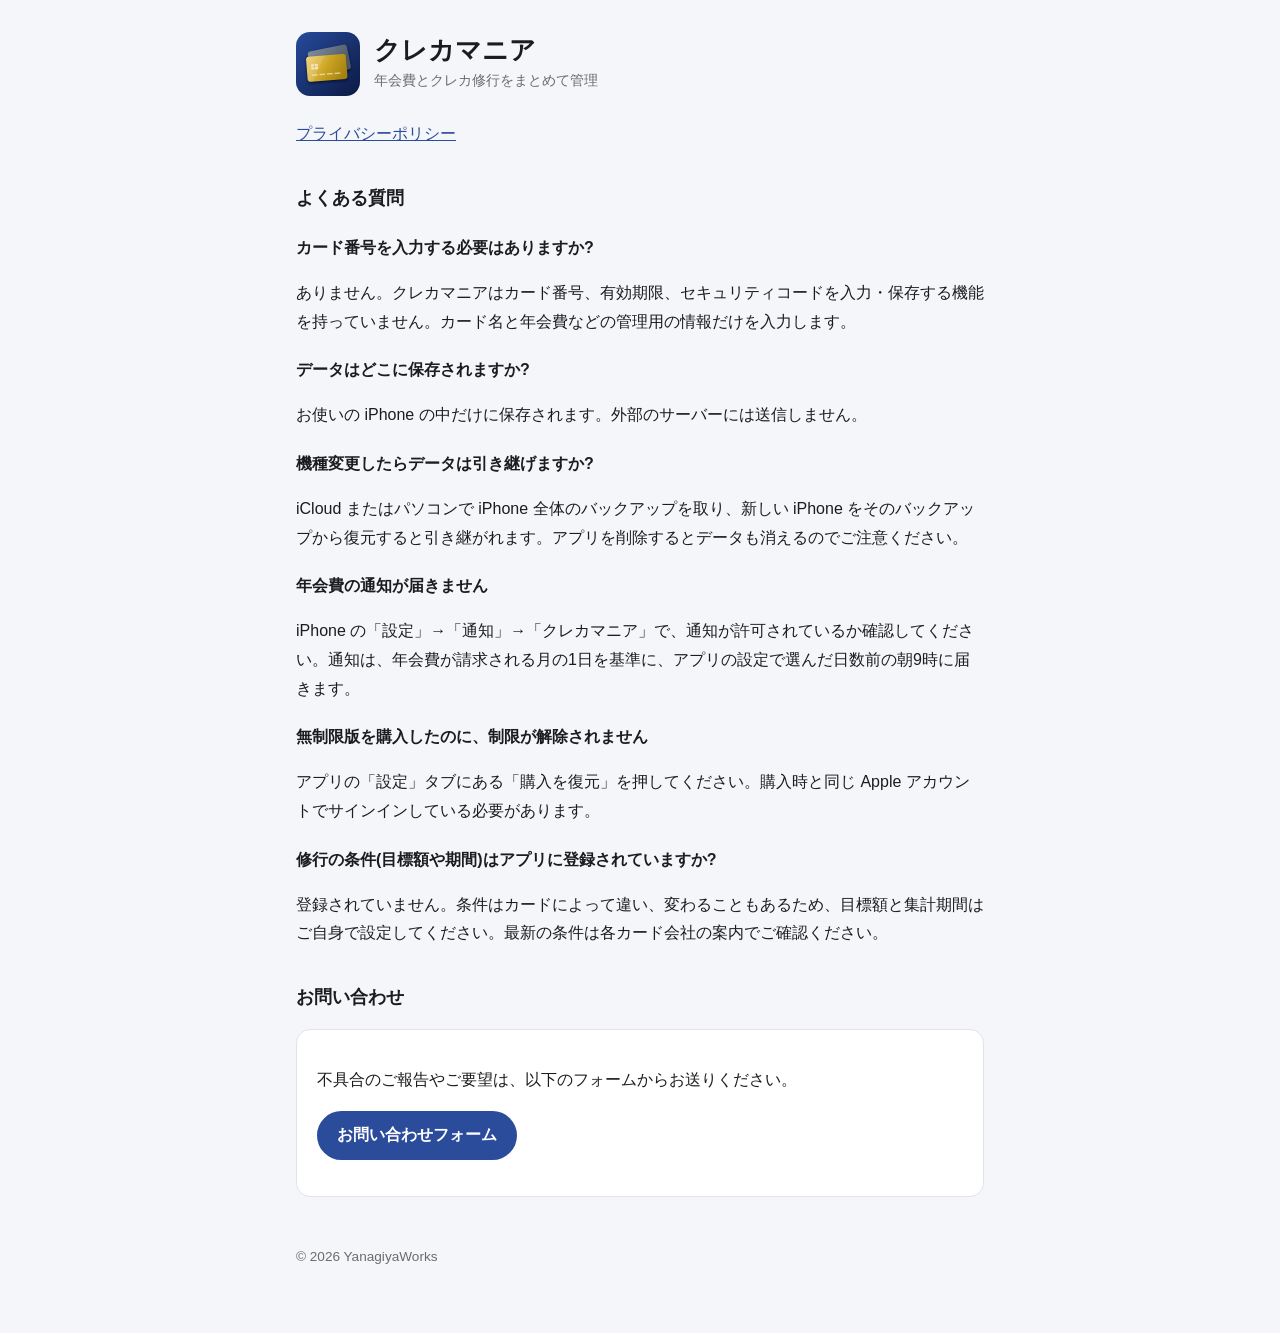
==== kurekamania/index.html @ 3b7d30dd "クレカマニアのサポートページとプライバシーポリシーを追加 Co-Authored-By: Claude Opus 5.5 <noreply@anthropic.com>" ====
<!doctype html>
<html lang="ja">
<head>
<meta charset="utf-8">
<meta name="viewport" content="width=device-width, initial-scale=1">
<title>クレカマニア サポート</title>
<link rel="stylesheet" href="../style.css">
</head>
<body>
<main>
<header>
  <img src="icon.png" alt="">
  <div>
    <h1>クレカマニア</h1>
    <div class="sub">年会費とクレカ修行をまとめて管理</div>
  </div>
</header>
<nav><a href="privacy.html">プライバシーポリシー</a></nav>

<h2>よくある質問</h2>

<h3>カード番号を入力する必要はありますか?</h3>
<p>ありません。クレカマニアはカード番号、有効期限、セキュリティコードを入力・保存する機能を持っていません。カード名と年会費などの管理用の情報だけを入力します。</p>

<h3>データはどこに保存されますか?</h3>
<p>お使いの iPhone の中だけに保存されます。外部のサーバーには送信しません。</p>

<h3>機種変更したらデータは引き継げますか?</h3>
<p>iCloud またはパソコンで iPhone 全体のバックアップを取り、新しい iPhone をそのバックアップから復元すると引き継がれます。アプリを削除するとデータも消えるのでご注意ください。</p>

<h3>年会費の通知が届きません</h3>
<p>iPhone の「設定」→「通知」→「クレカマニア」で、通知が許可されているか確認してください。通知は、年会費が請求される月の1日を基準に、アプリの設定で選んだ日数前の朝9時に届きます。</p>

<h3>無制限版を購入したのに、制限が解除されません</h3>
<p>アプリの「設定」タブにある「購入を復元」を押してください。購入時と同じ Apple アカウントでサインインしている必要があります。</p>

<h3>修行の条件(目標額や期間)はアプリに登録されていますか?</h3>
<p>登録されていません。条件はカードによって違い、変わることもあるため、目標額と集計期間はご自身で設定してください。最新の条件は各カード会社の案内でご確認ください。</p>

<h2>お問い合わせ</h2>
<div class="card">
  <p>不具合のご報告やご要望は、以下のフォームからお送りください。</p>
  <p><a class="button" href="https://forms.gle/1fdK3x7AUmLYb2s5A">お問い合わせフォーム</a></p>
</div>

<footer>© 2026 YanagiyaWorks</footer>
</main>
</body>
</html>
---- style.css ----
:root { --bg: #f5f6fa; --card: #ffffff; --text: #1c1c1e; --sub: #6b6b70; --accent: #2b4c9b; --line: #e3e4ea; }
@media (prefers-color-scheme: dark) {
  :root { --bg: #111318; --card: #1c1f26; --text: #f2f2f7; --sub: #a1a1aa; --accent: #7aaae6; --line: #2c3039; }
}
* { box-sizing: border-box; }
body { margin: 0; background: var(--bg); color: var(--text); font-family: -apple-system, BlinkMacSystemFont, "Hiragino Sans", "Noto Sans JP", sans-serif; line-height: 1.8; }
main { max-width: 720px; margin: 0 auto; padding: 32px 16px 64px; }
header { display: flex; align-items: center; gap: 14px; margin-bottom: 24px; }
header img { width: 64px; height: 64px; border-radius: 14px; }
h1 { font-size: 1.6rem; margin: 0; line-height: 1.3; }
h2 { font-size: 1.15rem; margin: 32px 0 8px; }
h3 { font-size: 1rem; margin: 20px 0 4px; }
p, li { color: var(--text); }
.sub { color: var(--sub); font-size: 0.9rem; }
.card { background: var(--card); border: 1px solid var(--line); border-radius: 14px; padding: 20px; margin: 16px 0; }
a { color: var(--accent); }
.button { display: inline-block; background: var(--accent); color: #fff; text-decoration: none; padding: 10px 20px; border-radius: 999px; font-weight: 600; }
nav a { margin-right: 16px; }
footer { margin-top: 48px; color: var(--sub); font-size: 0.85rem; }
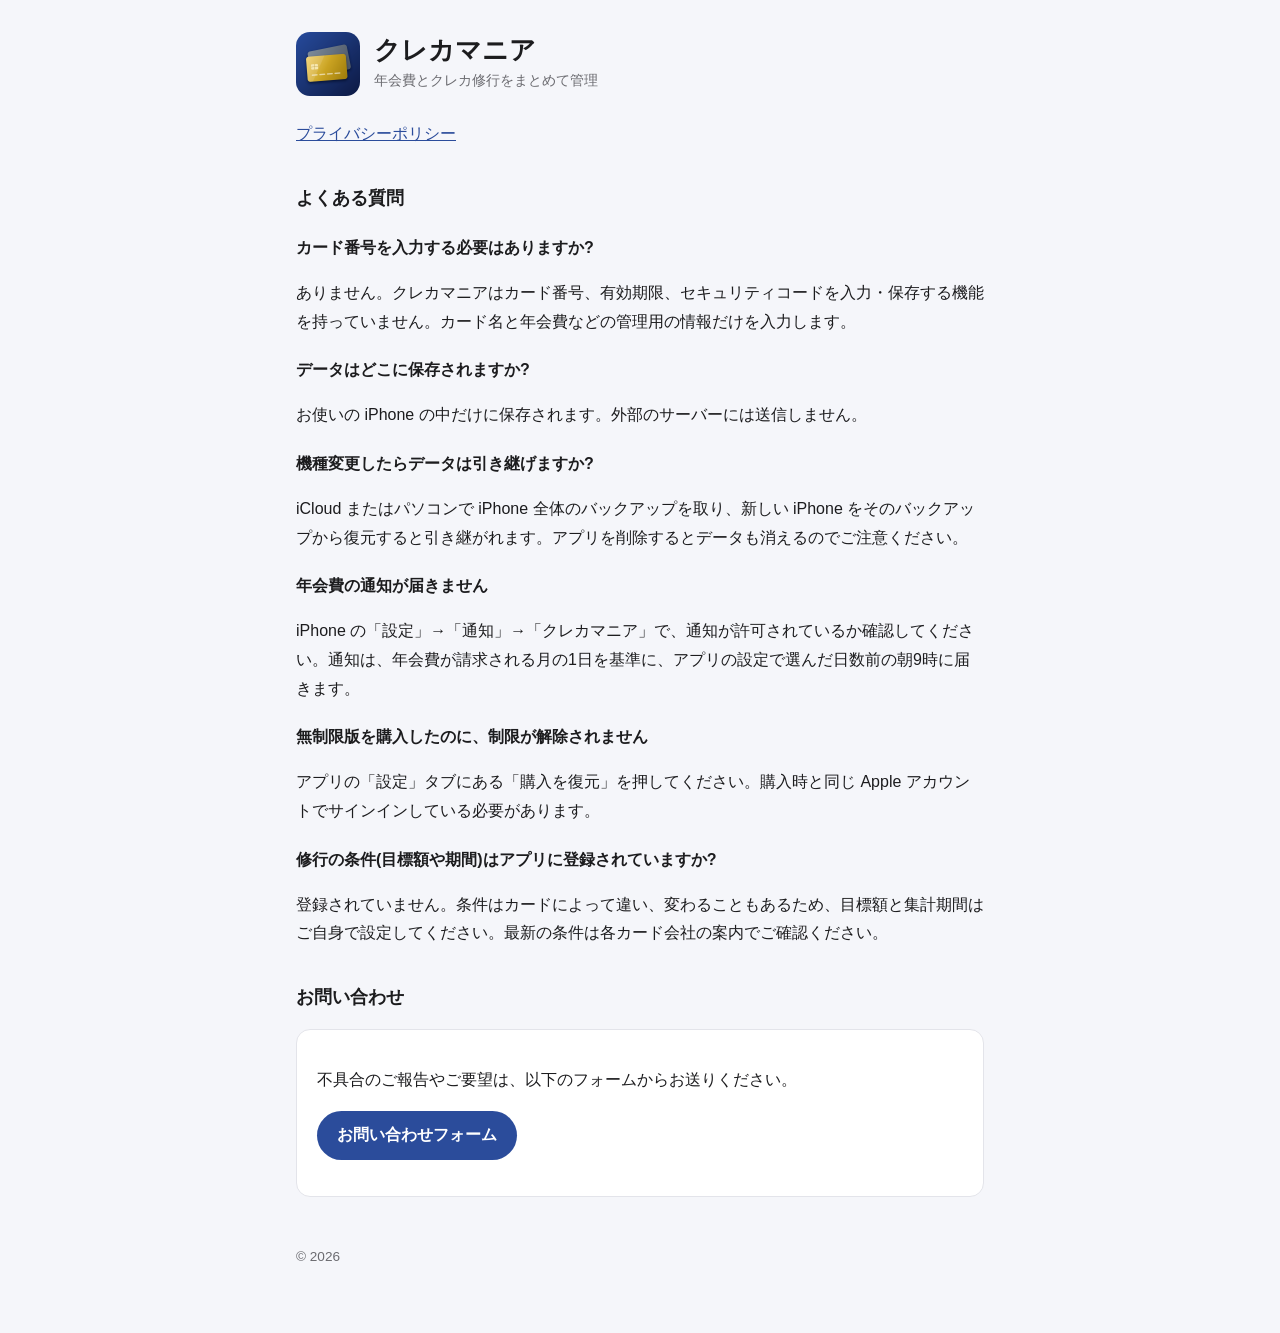
==== commit c3152d16: "サイトから屋号の表記を外す Co-Authored-By: Claude Opus 5.5 (1M context) <noreply@anthropic.com> Claude-Session: h" ====
--- a/kurekamania/index.html
+++ b/kurekamania/index.html
@@ -40,10 +40,10 @@
 <h2>お問い合わせ</h2>
 <div class="card">
   <p>不具合のご報告やご要望は、以下のフォームからお送りください。</p>
-  <p><a class="button" href="https://forms.gle/1fdK3x7AUmLYb2s5A">お問い合わせフォーム</a></p>
+  <p><a class="button" href="https://forms.gle/YxUdwcc28FUog3GX8">お問い合わせフォーム</a></p>
 </div>
 
-<footer>© 2026 YanagiyaWorks</footer>
+<footer>© 2026</footer>
 </main>
 </body>
 </html>
